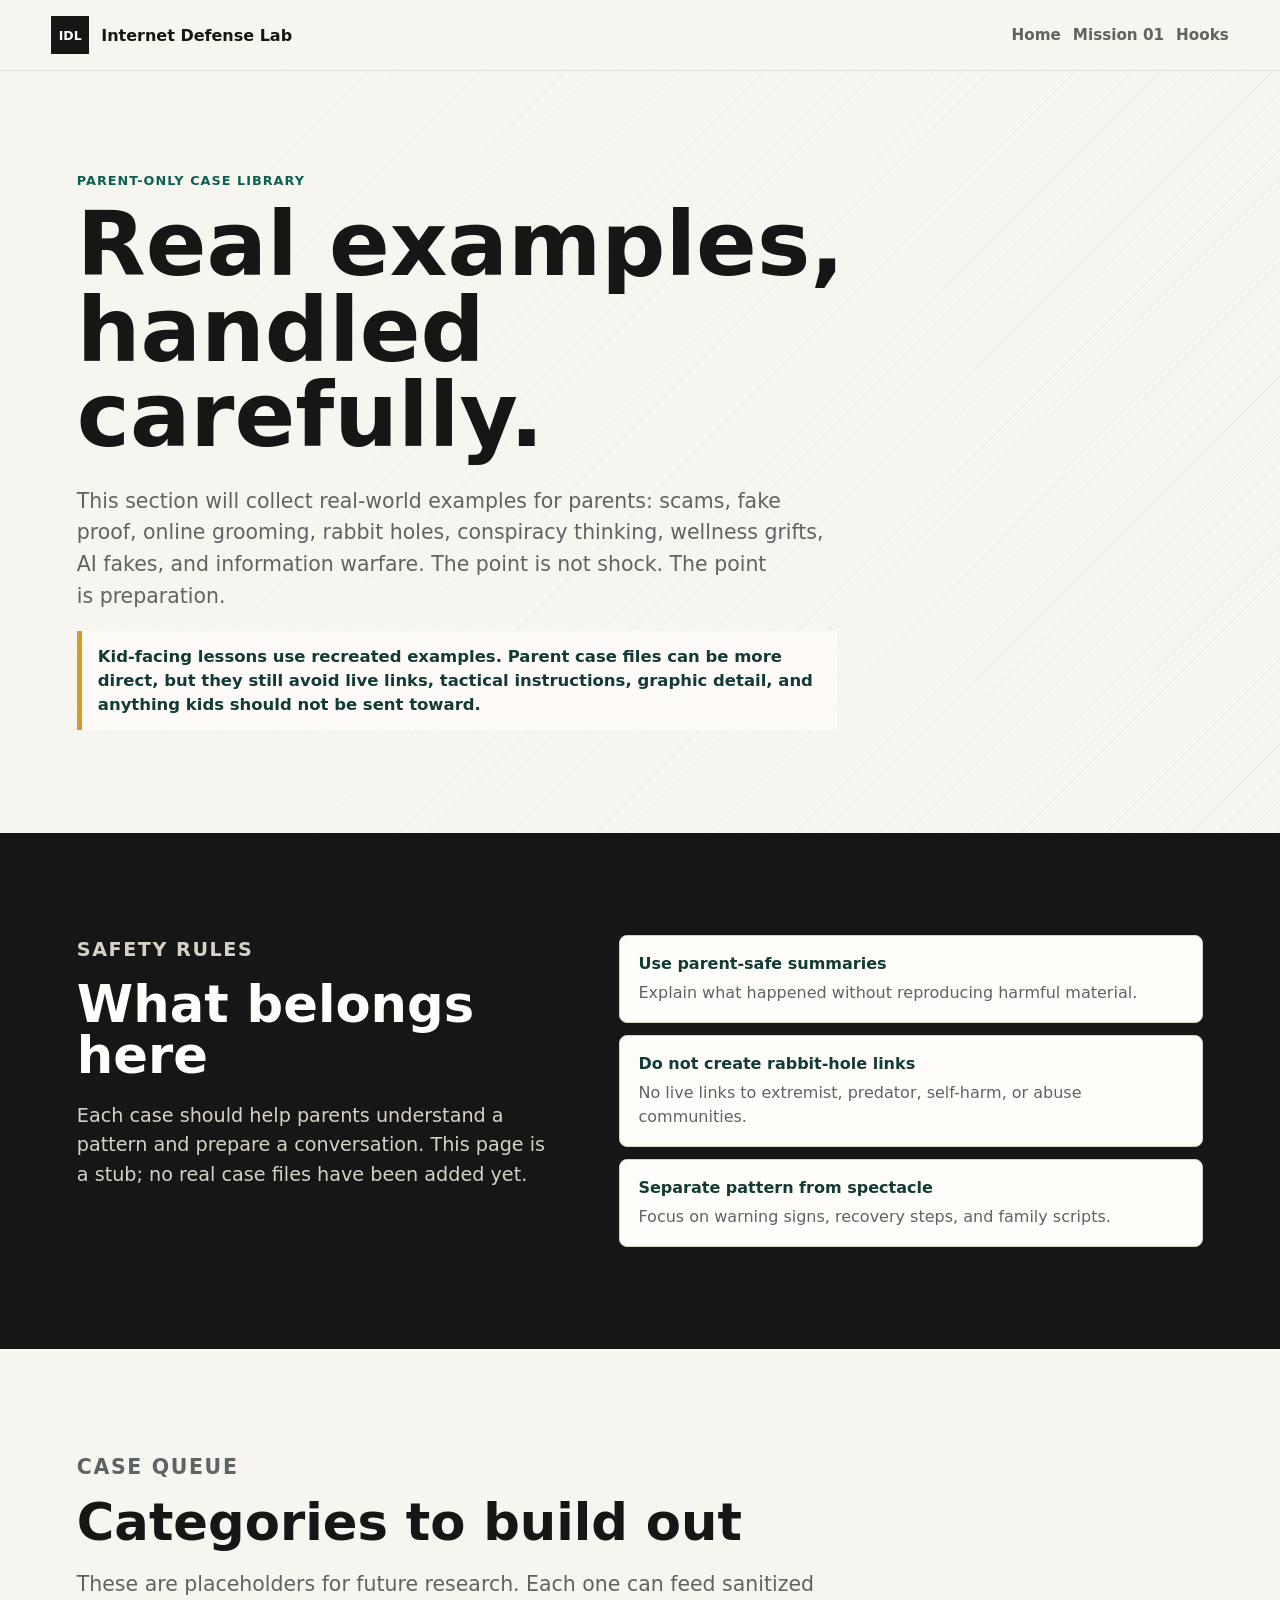
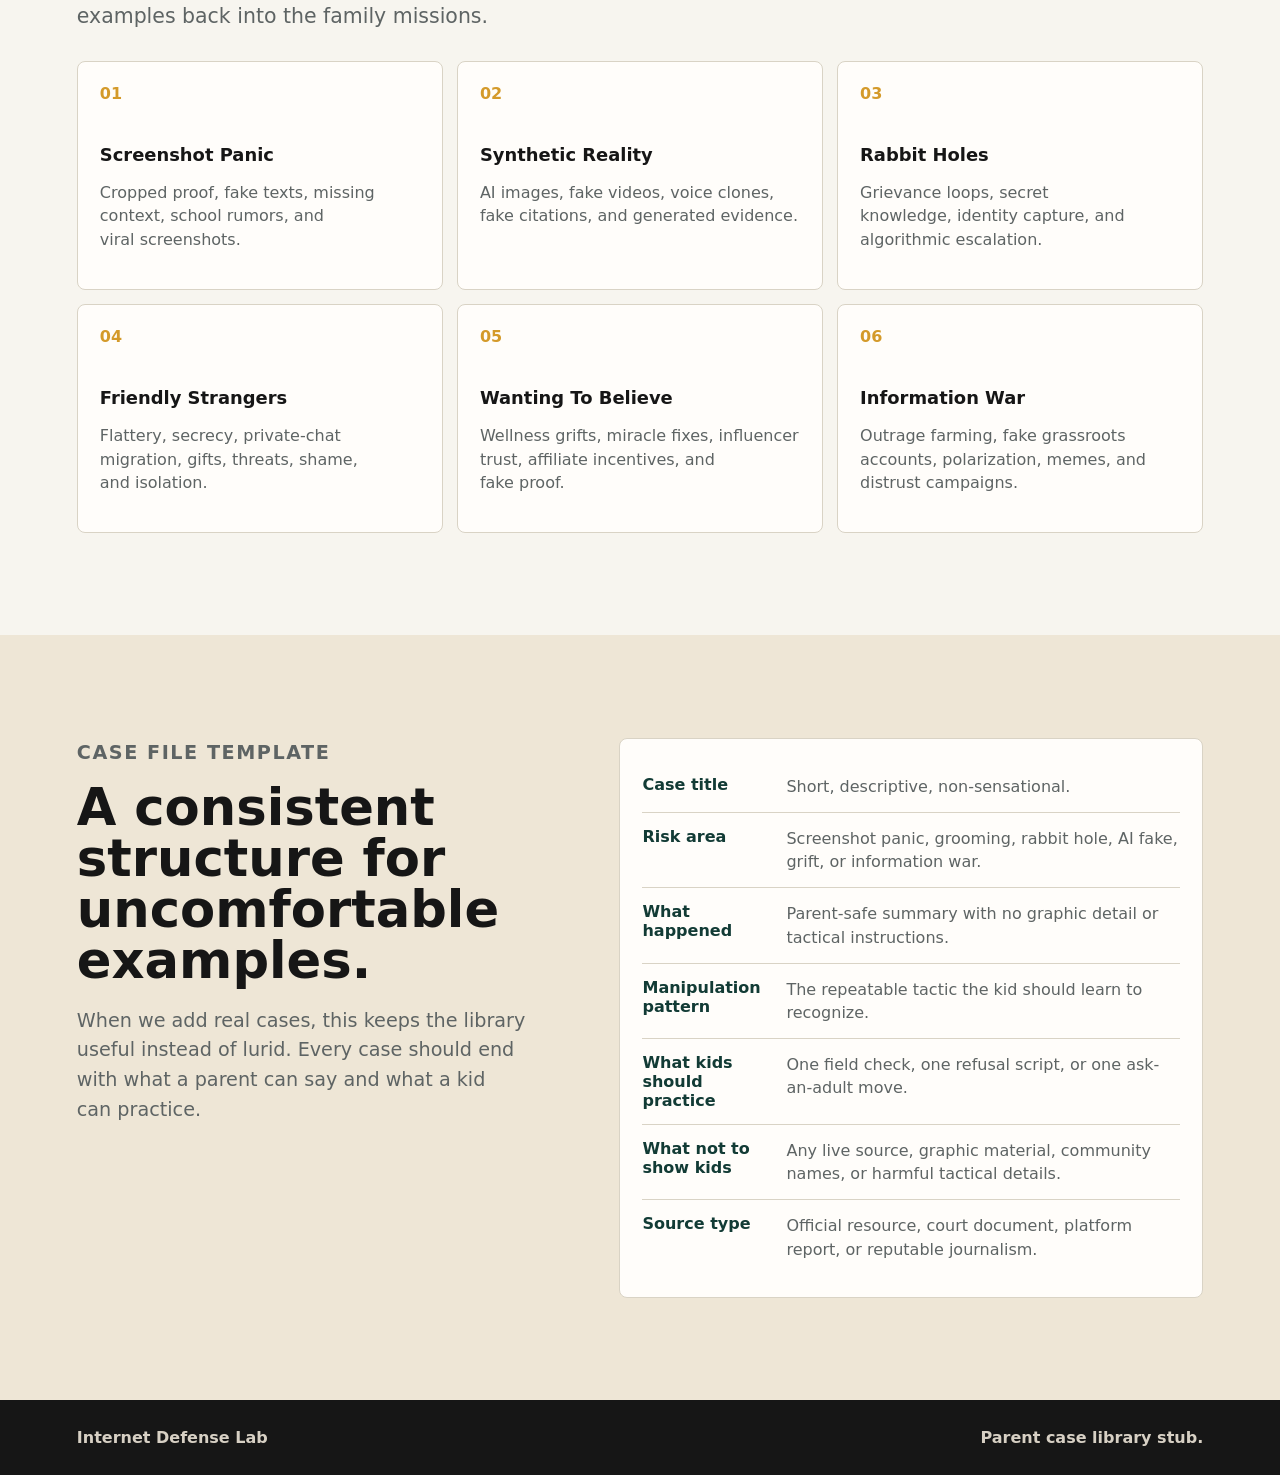
==== case-library.html @ 87a1c293 "Add parent case library stub" ====
<!doctype html>
<html lang="en">
  <head>
    <meta charset="utf-8" />
    <meta name="viewport" content="width=device-width, initial-scale=1" />
    <title>Parent Case Library | Internet Defense Lab</title>
    <link
      rel="icon"
      href="data:image/svg+xml,%3Csvg xmlns='http://www.w3.org/2000/svg' viewBox='0 0 64 64'%3E%3Crect width='64' height='64' fill='%23161616'/%3E%3Cpath d='M15 18h34v8H15zm0 13h34v6H15zm0 11h22v6H15z' fill='%23fffdfa'/%3E%3Cpath d='M43 39l6 6 9-12' fill='none' stroke='%23d49a2a' stroke-width='5' stroke-linecap='square'/%3E%3C/svg%3E"
    />
    <link rel="stylesheet" href="./styles.css" />
  </head>
  <body>
    <header class="site-header">
      <a class="brand" href="./index.html">
        <span class="brand-mark">IDL</span>
        <span>Internet Defense Lab</span>
      </a>
      <nav class="nav" aria-label="Case library navigation">
        <a href="./index.html">Home</a>
        <a href="./mission-01.html">Mission 01</a>
        <a href="./hooks.html">Hooks</a>
      </nav>
    </header>

    <main>
      <section class="case-library-hero">
        <p class="eyebrow">Parent-only case library</p>
        <h1>Real examples, handled carefully.</h1>
        <p class="hero-subhead">
          This section will collect real-world examples for parents: scams, fake proof, online grooming, rabbit holes,
          conspiracy thinking, wellness grifts, AI fakes, and information warfare. The point is not shock. The point is
          preparation.
        </p>
        <p class="plain-offer">
          Kid-facing lessons use recreated examples. Parent case files can be more direct, but they still avoid live
          links, tactical instructions, graphic detail, and anything kids should not be sent toward.
        </p>
      </section>

      <section class="case-safety-band">
        <div>
          <p class="eyebrow">Safety rules</p>
          <h2>What belongs here</h2>
          <p>
            Each case should help parents understand a pattern and prepare a conversation. This page is a stub; no real
            case files have been added yet.
          </p>
        </div>
        <div class="case-rules">
          <div>
            <strong>Use parent-safe summaries</strong>
            <span>Explain what happened without reproducing harmful material.</span>
          </div>
          <div>
            <strong>Do not create rabbit-hole links</strong>
            <span>No live links to extremist, predator, self-harm, or abuse communities.</span>
          </div>
          <div>
            <strong>Separate pattern from spectacle</strong>
            <span>Focus on warning signs, recovery steps, and family scripts.</span>
          </div>
        </div>
      </section>

      <section class="section">
        <div class="section-heading">
          <p class="eyebrow">Case queue</p>
          <h2>Categories to build out</h2>
          <p>
            These are placeholders for future research. Each one can feed sanitized examples back into the family
            missions.
          </p>
        </div>
        <div class="case-category-grid">
          <article>
            <span>01</span>
            <h3>Screenshot Panic</h3>
            <p>Cropped proof, fake texts, missing context, school rumors, and viral screenshots.</p>
          </article>
          <article>
            <span>02</span>
            <h3>Synthetic Reality</h3>
            <p>AI images, fake videos, voice clones, fake citations, and generated evidence.</p>
          </article>
          <article>
            <span>03</span>
            <h3>Rabbit Holes</h3>
            <p>Grievance loops, secret knowledge, identity capture, and algorithmic escalation.</p>
          </article>
          <article>
            <span>04</span>
            <h3>Friendly Strangers</h3>
            <p>Flattery, secrecy, private-chat migration, gifts, threats, shame, and isolation.</p>
          </article>
          <article>
            <span>05</span>
            <h3>Wanting To Believe</h3>
            <p>Wellness grifts, miracle fixes, influencer trust, affiliate incentives, and fake proof.</p>
          </article>
          <article>
            <span>06</span>
            <h3>Information War</h3>
            <p>Outrage farming, fake grassroots accounts, polarization, memes, and distrust campaigns.</p>
          </article>
        </div>
      </section>

      <section class="case-template-section">
        <div class="case-template-copy">
          <p class="eyebrow">Case file template</p>
          <h2>A consistent structure for uncomfortable examples.</h2>
          <p>
            When we add real cases, this keeps the library useful instead of lurid. Every case should end with what a
            parent can say and what a kid can practice.
          </p>
        </div>
        <div class="case-template">
          <dl>
            <div>
              <dt>Case title</dt>
              <dd>Short, descriptive, non-sensational.</dd>
            </div>
            <div>
              <dt>Risk area</dt>
              <dd>Screenshot panic, grooming, rabbit hole, AI fake, grift, or information war.</dd>
            </div>
            <div>
              <dt>What happened</dt>
              <dd>Parent-safe summary with no graphic detail or tactical instructions.</dd>
            </div>
            <div>
              <dt>Manipulation pattern</dt>
              <dd>The repeatable tactic the kid should learn to recognize.</dd>
            </div>
            <div>
              <dt>What kids should practice</dt>
              <dd>One field check, one refusal script, or one ask-an-adult move.</dd>
            </div>
            <div>
              <dt>What not to show kids</dt>
              <dd>Any live source, graphic material, community names, or harmful tactical details.</dd>
            </div>
            <div>
              <dt>Source type</dt>
              <dd>Official resource, court document, platform report, or reputable journalism.</dd>
            </div>
          </dl>
        </div>
      </section>
    </main>

    <footer class="footer">
      <span>Internet Defense Lab</span>
      <span>Parent case library stub.</span>
    </footer>
  </body>
</html>
---- styles.css ----
:root {
  color-scheme: light;
  --ink: #161616;
  --muted: #5e6464;
  --paper: #f7f5ef;
  --white: #fffdfa;
  --line: #d9d3c5;
  --green: #0d5f4f;
  --green-2: #123b35;
  --red: #b33a2f;
  --gold: #d49a2a;
  --blue: #375a7f;
  --shadow: 0 24px 70px rgba(21, 27, 25, 0.16);
  font-family:
    Inter, ui-sans-serif, system-ui, -apple-system, BlinkMacSystemFont, "Segoe UI", sans-serif;
}

* {
  box-sizing: border-box;
}

html {
  scroll-behavior: smooth;
}

body {
  margin: 0;
  background: var(--paper);
  color: var(--ink);
}

a {
  color: inherit;
}

.site-header {
  position: sticky;
  top: 0;
  z-index: 10;
  display: flex;
  align-items: center;
  justify-content: space-between;
  gap: 24px;
  padding: 16px clamp(18px, 4vw, 56px);
  background: rgba(247, 245, 239, 0.92);
  border-bottom: 1px solid rgba(22, 22, 22, 0.1);
  backdrop-filter: blur(16px);
}

.brand,
.nav {
  display: flex;
  align-items: center;
  gap: 12px;
}

.brand {
  font-weight: 800;
  text-decoration: none;
}

.brand-mark {
  display: inline-grid;
  width: 38px;
  height: 38px;
  place-items: center;
  background: var(--ink);
  color: var(--white);
  font-size: 0.78rem;
  letter-spacing: 0;
}

.nav a {
  color: var(--muted);
  font-size: 0.95rem;
  font-weight: 700;
  text-decoration: none;
}

.hero {
  display: grid;
  min-height: calc(100svh - 72px);
  grid-template-columns: minmax(0, 1fr) minmax(320px, 0.82fr);
  align-items: center;
  gap: clamp(28px, 6vw, 76px);
  padding: clamp(46px, 7vw, 92px) clamp(18px, 6vw, 88px) 36px;
  overflow: hidden;
}

.mission-hero {
  min-height: 62svh;
  padding: clamp(54px, 8vw, 112px) clamp(18px, 6vw, 88px);
  background:
    linear-gradient(90deg, rgba(247, 245, 239, 0.94), rgba(247, 245, 239, 0.72)),
    repeating-linear-gradient(135deg, #d9d3c5 0 1px, transparent 1px 20px);
}

.hook-intro {
  padding: clamp(54px, 8vw, 112px) clamp(18px, 6vw, 88px) clamp(32px, 5vw, 64px);
}

.hook-variant {
  display: grid;
  grid-template-columns: minmax(0, 0.95fr) minmax(300px, 0.42fr);
  gap: clamp(24px, 5vw, 72px);
  align-items: center;
  padding: clamp(52px, 8vw, 104px) clamp(18px, 6vw, 88px);
  border-top: 1px solid var(--line);
}

.hook-variant.alt {
  background: #eee6d6;
}

.hook-copy p {
  max-width: 760px;
  color: var(--muted);
  font-size: clamp(1.05rem, 2vw, 1.28rem);
  line-height: 1.55;
}

.hook-notes {
  border: 1px solid var(--line);
  border-radius: 8px;
  background: var(--white);
  padding: 24px;
}

.hook-notes p {
  color: var(--muted);
  line-height: 1.45;
}

.hook-notes strong {
  display: block;
  color: var(--green-2);
  line-height: 1.35;
}

.hero-copy {
  max-width: 780px;
}

.eyebrow {
  margin: 0 0 14px;
  color: var(--green);
  font-size: 0.8rem;
  font-weight: 900;
  letter-spacing: 0.08em;
  text-transform: uppercase;
}

h1,
h2,
h3,
p {
  text-wrap: pretty;
}

h1 {
  max-width: 850px;
  margin: 0;
  font-size: clamp(2.65rem, 7vw, 6.35rem);
  line-height: 0.95;
  letter-spacing: 0;
}

h2 {
  margin: 0;
  font-size: clamp(2rem, 4vw, 4rem);
  line-height: 1;
  letter-spacing: 0;
}

h3 {
  margin: 0;
  font-size: 1.12rem;
  line-height: 1.15;
}

.hero-subhead,
.section-heading p,
.sample-copy p,
.beta-copy p,
.problem-band p,
.escape-plan p {
  color: var(--muted);
  font-size: clamp(1.05rem, 2vw, 1.28rem);
  line-height: 1.55;
}

.hero-subhead {
  max-width: 760px;
  margin: 28px 0 0;
}

.plain-offer,
.hook-definition {
  max-width: 760px;
  margin: 18px 0 0;
  border-left: 5px solid var(--gold);
  background: rgba(255, 253, 250, 0.74);
  color: var(--green-2);
  padding: 14px 16px;
  font-size: 1.03rem;
  font-weight: 800;
  line-height: 1.45;
}

.hook-definition {
  margin-bottom: 18px;
}

.hero-actions,
.trust-line {
  display: flex;
  flex-wrap: wrap;
  align-items: center;
  gap: 12px;
}

.hero-actions {
  margin-top: 32px;
}

.button {
  display: inline-flex;
  min-height: 48px;
  align-items: center;
  justify-content: center;
  padding: 0 18px;
  border: 1px solid var(--ink);
  border-radius: 6px;
  font-weight: 850;
  text-decoration: none;
  cursor: pointer;
}

.button.primary {
  background: var(--ink);
  color: var(--white);
}

.button.secondary {
  background: transparent;
}

.trust-line {
  margin-top: 22px;
  color: var(--muted);
  font-size: 0.93rem;
  font-weight: 750;
}

.trust-line span {
  border-left: 3px solid var(--gold);
  padding-left: 10px;
}

.mission-preview {
  width: min(100%, 520px);
  justify-self: center;
  overflow: hidden;
  border: 1px solid #252525;
  border-radius: 8px;
  background: #1f2725;
  box-shadow: var(--shadow);
}

.preview-topbar {
  display: flex;
  align-items: center;
  gap: 8px;
  padding: 14px 16px;
  border-bottom: 1px solid rgba(255, 255, 255, 0.15);
}

.dot {
  width: 10px;
  height: 10px;
  border-radius: 50%;
}

.dot.red {
  background: #ef6a5b;
}

.dot.yellow {
  background: #f2c35d;
}

.dot.green {
  background: #71c59b;
}

.preview-label {
  margin-left: auto;
  color: #d8e5dd;
  font-size: 0.8rem;
  font-weight: 850;
}

.preview-body {
  display: grid;
  gap: 16px;
  padding: 18px;
}

.case-card,
.scanner-card {
  border-radius: 6px;
  background: #f2eadc;
  padding: 18px;
}

.case-label {
  margin: 0 0 12px;
  color: var(--green);
  font-size: 0.78rem;
  font-weight: 900;
  text-transform: uppercase;
}

.fake-post {
  display: grid;
  grid-template-columns: 42px 1fr;
  gap: 12px;
  padding: 14px;
  background: var(--white);
  border: 1px solid var(--line);
}

.fake-post p {
  margin: 6px 0 0;
  color: var(--muted);
  line-height: 1.35;
}

.avatar {
  width: 42px;
  height: 42px;
  border-radius: 50%;
  background: linear-gradient(135deg, var(--blue), var(--gold));
}

.evidence-grid {
  display: grid;
  grid-template-columns: repeat(4, 1fr);
  gap: 8px;
  margin-top: 12px;
}

.evidence-grid span {
  min-height: 44px;
  display: grid;
  place-items: center;
  border: 1px solid var(--line);
  color: var(--green-2);
  font-size: 0.78rem;
  font-weight: 850;
}

.scanner-card {
  position: relative;
  overflow: hidden;
  background: #102e2a;
  color: #edf7f0;
}

.scanner-card p {
  margin: 0 0 8px;
  color: #9dd2c2;
  font-size: 0.8rem;
  font-weight: 850;
  text-transform: uppercase;
}

.scan-line {
  position: absolute;
  inset: auto 0 22px;
  height: 2px;
  background: var(--gold);
  box-shadow: 0 0 22px var(--gold);
  animation: scan 2.6s infinite ease-in-out;
}

@keyframes scan {
  0% {
    transform: translateY(-58px);
  }
  50% {
    transform: translateY(0);
  }
  100% {
    transform: translateY(-58px);
  }
}

.problem-band,
.section,
.sample-section,
.demo,
.escape-plan,
.beta,
.lesson-band,
.case-library-band,
.case-safety-band,
.case-template-section {
  padding: clamp(52px, 8vw, 104px) clamp(18px, 6vw, 88px);
}

.problem-band {
  background: var(--ink);
  color: var(--white);
}

.problem-band > div {
  max-width: 980px;
}

.problem-band p {
  color: #d7d0c4;
  max-width: 820px;
}

.case-library-hero {
  padding: clamp(54px, 8vw, 112px) clamp(18px, 6vw, 88px);
  background:
    linear-gradient(90deg, rgba(247, 245, 239, 0.96), rgba(247, 245, 239, 0.76)),
    repeating-linear-gradient(135deg, #d9d3c5 0 1px, transparent 1px 20px);
}

.case-library-band {
  background: #eee6d6;
}

.case-library-band > div {
  max-width: 860px;
}

.case-library-band p,
.case-safety-band p,
.case-template-copy p {
  color: var(--muted);
  font-size: clamp(1.05rem, 2vw, 1.2rem);
  line-height: 1.55;
}

.case-safety-band,
.case-template-section {
  display: grid;
  grid-template-columns: minmax(0, 0.82fr) minmax(320px, 1fr);
  gap: clamp(24px, 5vw, 72px);
  align-items: start;
}

.case-safety-band {
  background: var(--ink);
  color: var(--white);
}

.case-safety-band p {
  color: #d7d0c4;
}

.case-rules {
  display: grid;
  gap: 12px;
}

.case-rules div,
.case-category-grid article,
.case-template {
  border: 1px solid var(--line);
  border-radius: 8px;
  background: var(--white);
}

.case-rules div {
  display: grid;
  gap: 8px;
  padding: 18px;
}

.case-rules strong {
  color: var(--green-2);
}

.case-rules span,
.case-category-grid p,
.case-template dd {
  color: var(--muted);
  line-height: 1.45;
}

.case-category-grid {
  display: grid;
  grid-template-columns: repeat(3, minmax(0, 1fr));
  gap: 14px;
}

.case-category-grid article {
  min-height: 210px;
  padding: 22px;
}

.case-category-grid span {
  display: inline-flex;
  margin-bottom: 42px;
  color: var(--gold);
  font-weight: 900;
}

.case-template-section {
  background: #eee6d6;
}

.case-template {
  padding: 22px;
}

.case-template dl {
  display: grid;
  gap: 0;
  margin: 0;
}

.case-template div {
  display: grid;
  grid-template-columns: minmax(130px, 0.32fr) 1fr;
  gap: 14px;
  padding: 14px 0;
  border-bottom: 1px solid var(--line);
}

.case-template div:last-child {
  border-bottom: 0;
}

.case-template dt {
  color: var(--green-2);
  font-weight: 900;
}

.case-template dd {
  margin: 0;
}

.section-heading {
  max-width: 780px;
  margin-bottom: 28px;
}

.how-it-works {
  display: grid;
  grid-template-columns: repeat(3, minmax(0, 1fr));
  gap: 12px;
  margin-bottom: 22px;
}

.how-it-works div {
  display: grid;
  gap: 8px;
  border: 1px solid var(--line);
  border-radius: 8px;
  background: var(--white);
  padding: 18px;
}

.how-it-works strong {
  color: var(--green-2);
}

.how-it-works span {
  color: var(--muted);
  line-height: 1.4;
}

.mission-grid {
  display: grid;
  grid-template-columns: repeat(4, minmax(0, 1fr));
  gap: 14px;
}

.mission-card,
.checklist,
.challenge-card,
.signup {
  border: 1px solid var(--line);
  border-radius: 8px;
  background: var(--white);
}

.mission-card {
  min-height: 230px;
  padding: 22px;
}

.mission-card.active {
  background: var(--green-2);
  color: var(--white);
}

.mission-card span {
  display: inline-flex;
  margin-bottom: 50px;
  color: var(--gold);
  font-size: 0.9rem;
  font-weight: 900;
}

.mission-card p,
.challenge-card p {
  color: var(--muted);
  line-height: 1.45;
}

.mission-card.active p {
  color: #d9e6df;
}

.sample-section,
.beta,
.lesson-band {
  display: grid;
  grid-template-columns: minmax(0, 0.95fr) minmax(320px, 0.55fr);
  gap: clamp(24px, 5vw, 72px);
  align-items: start;
  background: #eee6d6;
}

.lesson-main p {
  color: var(--muted);
  font-size: 1.16rem;
  line-height: 1.55;
}

.case-stack {
  display: grid;
  gap: 18px;
}

.case-file {
  position: relative;
  display: grid;
  gap: 16px;
  overflow: hidden;
  border: 1px solid var(--line);
  border-radius: 8px;
  background: #16211f;
  padding: 16px;
  box-shadow: 0 18px 46px rgba(21, 27, 25, 0.12);
}

.case-file::after {
  content: "";
  position: absolute;
  inset: 50px 0 auto;
  height: 2px;
  background: linear-gradient(90deg, transparent, rgba(212, 154, 42, 0.95), transparent);
  box-shadow: 0 0 18px rgba(212, 154, 42, 0.62);
  opacity: 0.72;
  animation: caseScan 3.8s infinite ease-in-out;
  pointer-events: none;
}

.case-file:nth-child(2)::after {
  animation-delay: 0.45s;
}

.case-file:nth-child(3)::after {
  animation-delay: 0.9s;
}

@keyframes caseScan {
  0% {
    transform: translateY(-44px);
  }
  50% {
    transform: translateY(178px);
  }
  100% {
    transform: translateY(-44px);
  }
}

.case-meta {
  display: flex;
  align-items: center;
  justify-content: space-between;
  gap: 12px;
}

.case-meta .tag {
  flex: 0 0 auto;
  margin-bottom: 0;
}

.case-status {
  border: 1px solid rgba(255, 255, 255, 0.18);
  border-radius: 999px;
  color: #edf7f0;
  font-size: 0.74rem;
  font-weight: 900;
  letter-spacing: 0.04em;
  padding: 6px 10px;
  text-transform: uppercase;
}

.case-status.risk {
  background: rgba(179, 58, 47, 0.36);
}

.case-status.check {
  background: rgba(13, 95, 79, 0.56);
}

.case-status.caution {
  background: rgba(212, 154, 42, 0.36);
}

.screenshot-frame {
  position: relative;
  overflow: hidden;
  border: 1px solid rgba(255, 255, 255, 0.16);
  border-radius: 7px;
  background: #f4f1ea;
  color: var(--ink);
}

.screenshot-attachment {
  background:
    radial-gradient(circle at 18px 18px, rgba(255, 255, 255, 0.62) 0 2px, transparent 3px),
    #dfe5e3;
  padding: 12px;
}

.sent-caption {
  margin-bottom: 10px;
  color: #4d5553;
  font-size: 0.78rem;
  font-weight: 900;
  text-align: center;
  text-transform: uppercase;
}

.image-attachment {
  overflow: hidden;
  width: min(100%, 330px);
  margin: 0 auto;
  border: 1px solid rgba(22, 22, 22, 0.22);
  border-radius: 4px;
  background: #fffdfa;
  box-shadow:
    0 16px 34px rgba(22, 22, 22, 0.16),
    0 0 0 8px rgba(255, 255, 255, 0.34);
}

.case-file:nth-child(1) .image-attachment {
  transform: rotate(-0.8deg);
}

.case-file:nth-child(2) .image-attachment {
  transform: rotate(0.6deg);
}

.case-file:nth-child(3) .image-attachment {
  transform: rotate(-0.35deg);
}

.capture-header,
.browser-bar {
  display: flex;
  align-items: center;
  justify-content: space-between;
  gap: 12px;
  min-height: 34px;
  border-bottom: 1px solid #ddd6c8;
  background: #fffdfa;
  color: var(--muted);
  font-size: 0.72rem;
  font-weight: 900;
  padding: 0 10px;
  text-transform: uppercase;
}

.capture-header.missing-source {
  background: repeating-linear-gradient(135deg, #f8eee6 0 8px, #fffdfa 8px 16px);
}

.capture-header.cropped {
  background: repeating-linear-gradient(135deg, #f4f1ea 0 8px, #e5ded0 8px 16px);
}

.browser-bar {
  justify-content: center;
  background: #ecf3ef;
  color: var(--green);
  text-transform: none;
}

.capture-body {
  padding: 14px;
}

.rumor-capture {
  min-height: 174px;
  background:
    linear-gradient(rgba(255, 253, 250, 0.88), rgba(255, 253, 250, 0.9)),
    repeating-linear-gradient(0deg, transparent 0 21px, rgba(22, 22, 22, 0.07) 21px 22px);
}

.verified-capture {
  background: #fffdfa;
}

.cropped-capture {
  min-height: 140px;
  background:
    linear-gradient(rgba(255, 253, 250, 0.86), rgba(255, 253, 250, 0.88)),
    repeating-linear-gradient(90deg, #fffdfa 0 12px, #f1eadf 12px 24px);
}

.urgent-stamp {
  display: inline-flex;
  border: 2px solid var(--red);
  color: var(--red);
  font-size: 0.72rem;
  font-weight: 950;
  letter-spacing: 0.08em;
  padding: 4px 7px;
  text-transform: uppercase;
  transform: rotate(-3deg);
}

.screenshot-claim {
  margin: 16px 0 6px;
  color: var(--ink);
  font-size: 1.08rem;
  font-weight: 950;
  line-height: 1.08;
}

.screenshot-subclaim {
  margin: 0;
  color: var(--muted);
  line-height: 1.35;
}

.redacted-lines {
  display: grid;
  gap: 7px;
  margin-top: 18px;
}

.redacted-lines span {
  display: block;
  height: 8px;
  background: #ded7c8;
}

.redacted-lines span:nth-child(2) {
  width: 74%;
}

.redacted-lines span:nth-child(3) {
  width: 48%;
}

.screenshot-top {
  display: flex;
  align-items: center;
  justify-content: space-between;
  gap: 12px;
  min-height: 38px;
  border-bottom: 1px solid #ddd6c8;
  background: #fffdfa;
  color: var(--muted);
  font-size: 0.78rem;
  font-weight: 850;
  padding: 0 12px;
}

.screenshot-top.cropped {
  background: repeating-linear-gradient(135deg, #f4f1ea 0 8px, #e5ded0 8px 16px);
}

.message-row {
  display: grid;
  gap: 6px;
  margin: 14px;
  max-width: 88%;
  border-radius: 18px;
  padding: 12px 14px;
}

.message-row.incoming {
  background: #ffffff;
  border-bottom-left-radius: 5px;
}

.message-row.outgoing {
  margin-left: auto;
  background: #d9efe8;
  border-bottom-right-radius: 5px;
}

.message-row p,
.post-body {
  margin: 0;
  color: var(--ink);
  line-height: 1.35;
}

.message-name {
  color: var(--red);
  font-size: 0.72rem;
  font-weight: 900;
  text-transform: uppercase;
}

.crop-warning,
.source-link,
.missing-strip {
  margin: 12px 14px 14px;
  border: 1px dashed rgba(179, 58, 47, 0.54);
  background: #fff8e6;
  color: var(--red);
  font-size: 0.78rem;
  font-weight: 900;
  padding: 9px 10px;
  text-transform: uppercase;
}

.source-link {
  border-color: rgba(13, 95, 79, 0.45);
  background: #eaf5ef;
  color: var(--green);
  text-transform: none;
}

.missing-strip {
  margin: 0;
  border-width: 0 0 1px;
  border-style: dashed;
  border-radius: 0;
  background: #2e3432;
  color: #f3d18c;
  text-align: center;
}

.screenshot-attachment .crop-warning {
  margin: 12px 0 0;
}

.post-author {
  display: grid;
  grid-template-columns: 40px 1fr;
  gap: 10px;
  align-items: center;
  margin: 14px 14px 0;
}

.capture-body .post-author {
  margin: 0 0 12px;
}

.post-author small {
  display: block;
  color: var(--muted);
  line-height: 1.35;
}

.post-avatar {
  width: 40px;
  height: 40px;
  border-radius: 50%;
  background: linear-gradient(135deg, var(--green), var(--blue));
}

.post-body {
  margin: 14px;
  border: 1px solid #ddd6c8;
  background: #fffdfa;
  padding: 12px;
}

.capture-body .post-body {
  margin: 0;
}

.capture-body .source-link {
  margin: 12px 0 0;
}

.case-analysis {
  border-top: 1px solid rgba(255, 255, 255, 0.14);
  padding-top: 14px;
}

.case-analysis h3 {
  color: var(--white);
}

.case-analysis p {
  color: #d9e6df;
  line-height: 1.45;
}

.case-analysis strong {
  color: #f3d18c;
}

.script-block {
  display: grid;
  gap: 10px;
  margin-top: 20px;
}

.script-block p {
  margin: 0;
  border-left: 4px solid var(--gold);
  background: var(--white);
  color: var(--green-2);
  padding: 14px 16px;
  font-size: 1rem;
  font-weight: 750;
}

.sample-copy p,
.beta-copy p {
  max-width: 760px;
}

.checklist {
  padding: 26px;
}

.checklist ul {
  display: grid;
  gap: 14px;
  margin: 18px 0 0;
  padding: 0 0 0 20px;
  color: var(--muted);
  line-height: 1.45;
}

.demo-header {
  max-width: 820px;
}

.challenge-layout {
  display: grid;
  grid-template-columns: repeat(3, minmax(0, 1fr));
  gap: 14px;
  margin-top: 28px;
}

.challenge-card {
  min-height: 210px;
  padding: 22px;
  text-align: left;
  transition:
    transform 160ms ease,
    border-color 160ms ease,
    box-shadow 160ms ease;
}

.challenge-card:hover,
.challenge-card:focus-visible {
  border-color: var(--green);
  box-shadow: 0 16px 36px rgba(18, 59, 53, 0.14);
  transform: translateY(-2px);
}

.challenge-card.selected {
  border-color: var(--red);
  box-shadow: 0 0 0 3px rgba(179, 58, 47, 0.16);
}

.tag {
  display: inline-grid;
  width: 34px;
  height: 34px;
  margin-bottom: 46px;
  place-items: center;
  background: var(--ink);
  color: var(--white);
  font-weight: 900;
}

.answer {
  min-height: 72px;
  margin: 18px 0 0;
  padding: 18px;
  border-left: 5px solid var(--gold);
  background: #fff8e6;
  color: var(--green-2);
  font-weight: 750;
  line-height: 1.45;
}

.escape-plan {
  display: grid;
  grid-template-columns: minmax(0, 0.5fr) minmax(320px, 1fr);
  gap: clamp(24px, 5vw, 72px);
}

.plan-columns {
  display: grid;
  grid-template-columns: repeat(2, minmax(0, 1fr));
  gap: 18px;
}

.plan-columns > div {
  border-top: 4px solid var(--green);
  background: var(--white);
  padding: 24px;
}

.plan-columns ol {
  display: grid;
  gap: 10px;
  padding-left: 20px;
  color: var(--muted);
  line-height: 1.4;
}

.signup {
  display: grid;
  gap: 16px;
  padding: 24px;
}

label {
  display: grid;
  gap: 8px;
  color: var(--green-2);
  font-size: 0.9rem;
  font-weight: 850;
}

input,
select {
  width: 100%;
  min-height: 46px;
  border: 1px solid var(--line);
  border-radius: 6px;
  background: #fff;
  color: var(--ink);
  font: inherit;
  padding: 0 12px;
}

.form-note {
  margin: 0;
  color: var(--muted);
  font-size: 0.88rem;
  line-height: 1.4;
}

.footer {
  display: flex;
  flex-wrap: wrap;
  justify-content: space-between;
  gap: 16px;
  padding: 28px clamp(18px, 6vw, 88px);
  background: var(--ink);
  color: #d7d0c4;
  font-weight: 700;
}

@media (max-width: 920px) {
  .hero,
  .sample-section,
  .escape-plan,
  .beta,
  .lesson-band,
  .hook-variant,
  .case-safety-band,
  .case-template-section {
    grid-template-columns: 1fr;
  }

  .hero {
    min-height: auto;
  }

  .mission-preview {
    justify-self: start;
  }

  .mission-grid,
  .challenge-layout,
  .how-it-works {
    grid-template-columns: repeat(2, minmax(0, 1fr));
  }

  .case-category-grid {
    grid-template-columns: repeat(2, minmax(0, 1fr));
  }
}

@media print {
  .site-header,
  .footer,
  .mission-hero,
  .lesson-band,
  .section,
  .sample-section {
    display: none;
  }

  body {
    background: #fff;
  }

  .escape-plan {
    display: block;
    padding: 0;
  }

  .plan-columns {
    grid-template-columns: 1fr 1fr;
  }
}

@media (max-width: 640px) {
  .site-header {
    align-items: flex-start;
    flex-direction: column;
  }

  .nav {
    width: 100%;
    justify-content: space-between;
  }

  .hero {
    padding-top: 34px;
  }

  .hero-actions .button {
    width: 100%;
  }

  .mission-grid,
  .challenge-layout,
  .plan-columns,
  .evidence-grid,
  .how-it-works,
  .case-category-grid,
  .case-template div {
    grid-template-columns: 1fr;
  }

  .mission-card,
  .challenge-card,
  .case-category-grid article {
    min-height: 0;
  }

  .mission-card span,
  .tag,
  .case-category-grid span {
    margin-bottom: 22px;
  }
}
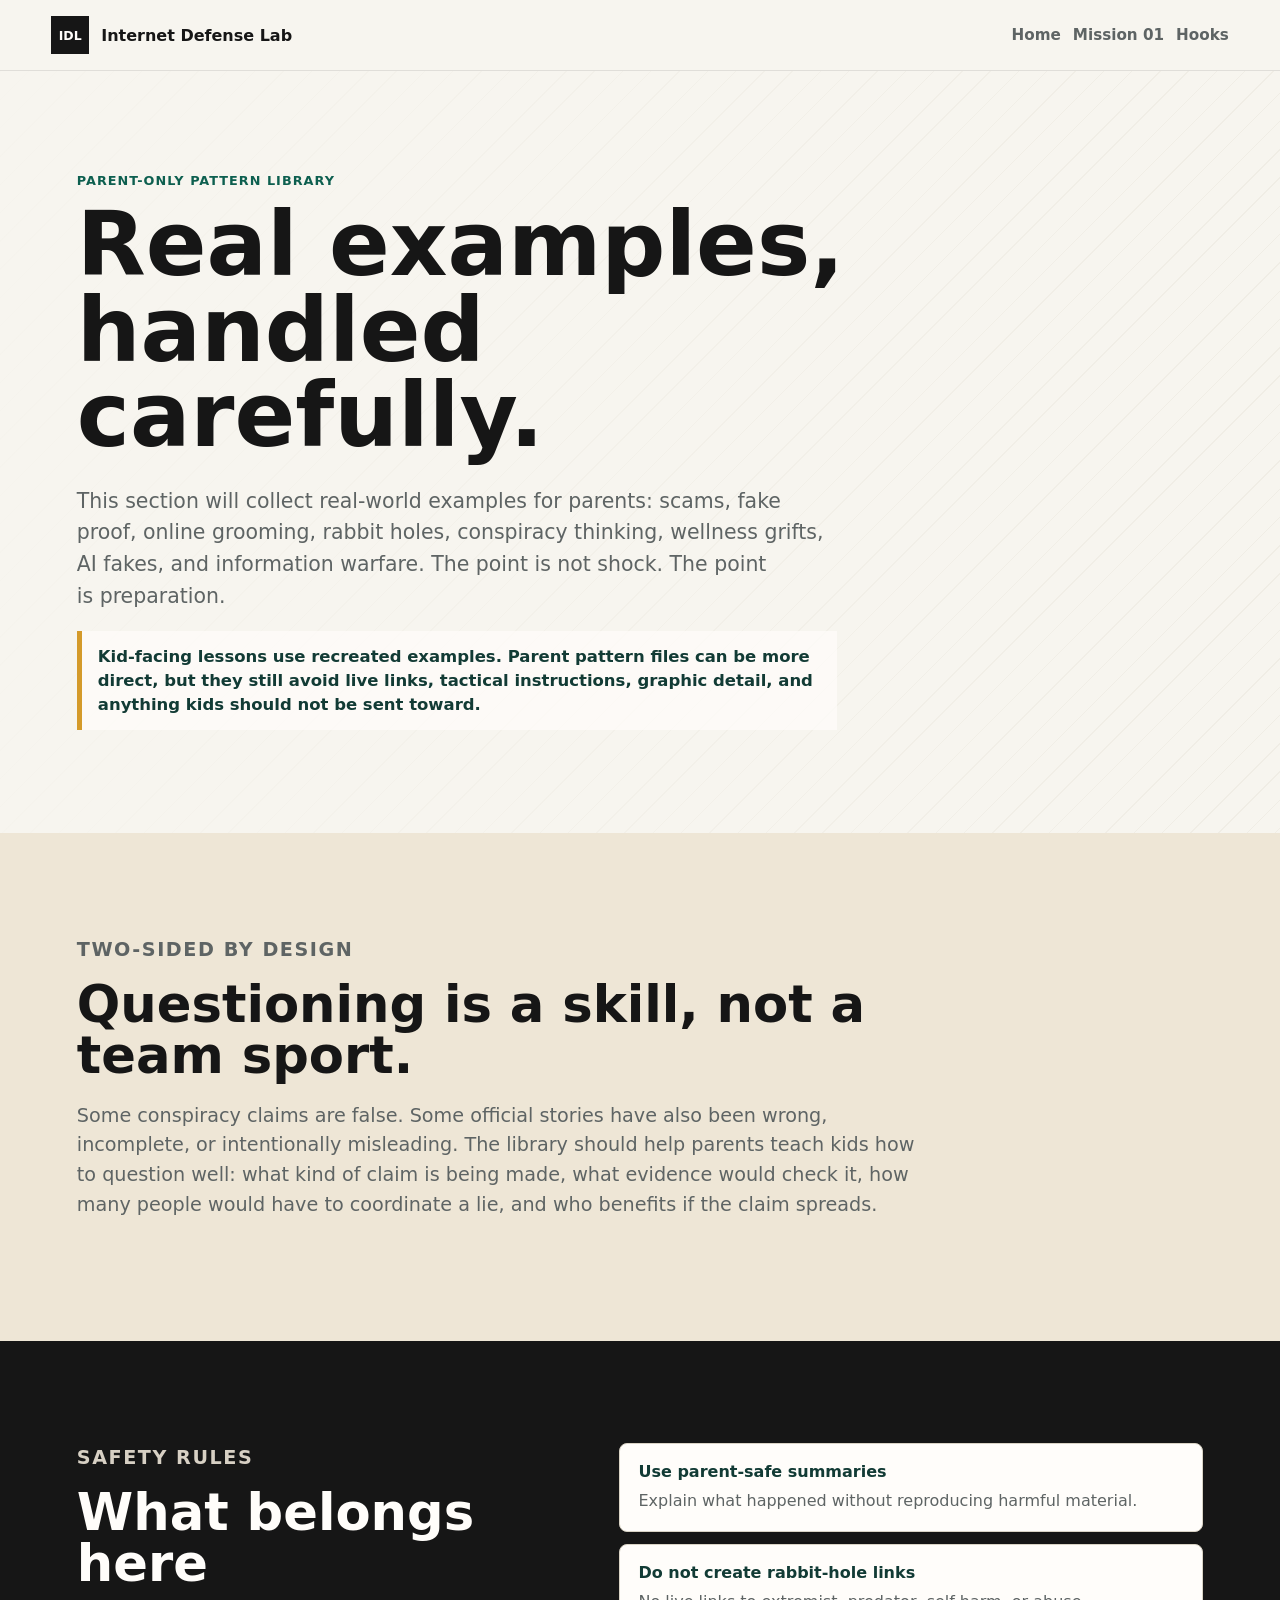
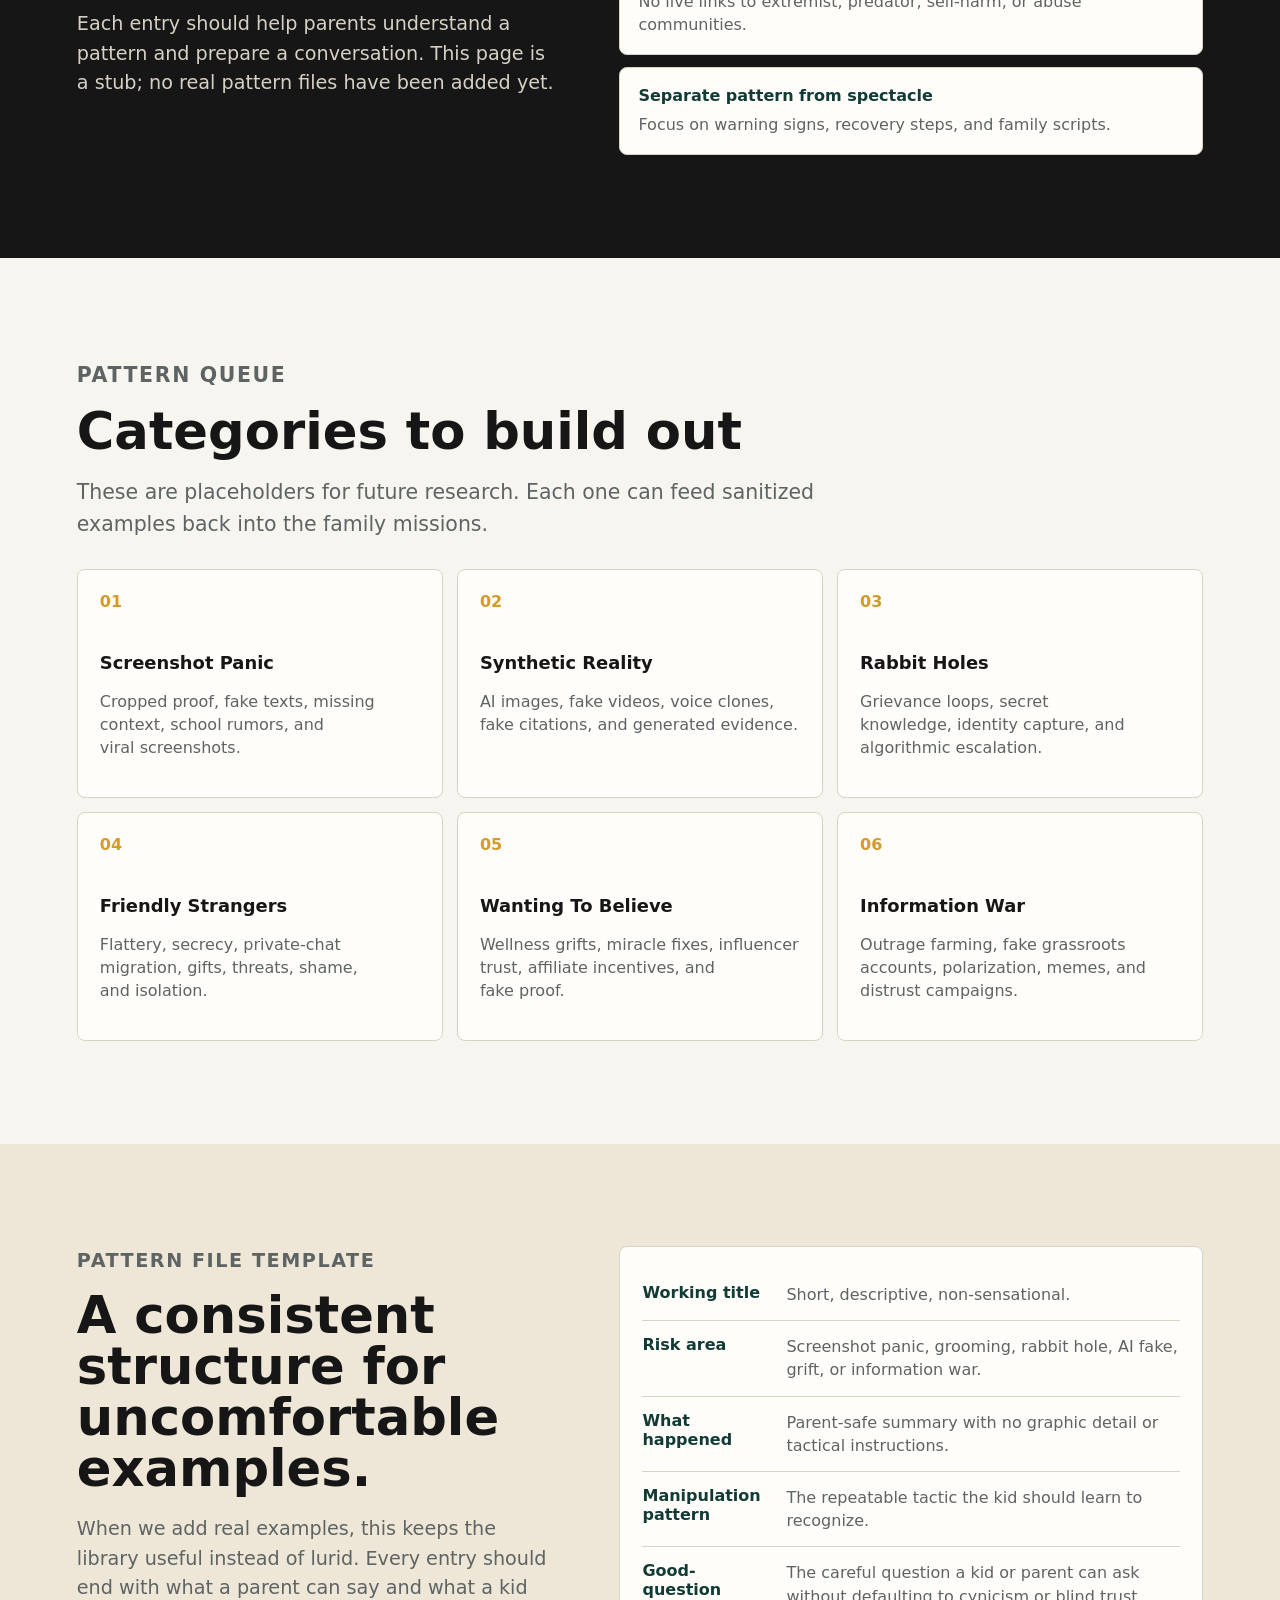
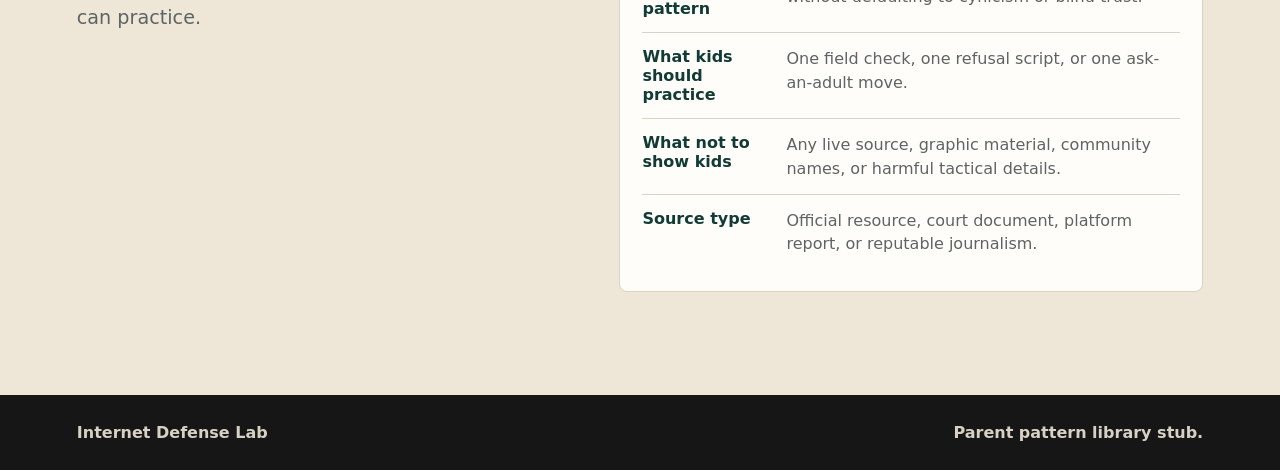
==== commit cb2dda6a: "Rename case library to pattern library" ====
--- a/case-library.html
+++ b/case-library.html
@@ -2,157 +2,16 @@
 <html lang="en">
   <head>
     <meta charset="utf-8" />
+    <meta http-equiv="refresh" content="0; url=./pattern-library.html" />
     <meta name="viewport" content="width=device-width, initial-scale=1" />
-    <title>Parent Case Library | Internet Defense Lab</title>
+    <title>Pattern Library | Internet Defense Lab</title>
     <link
       rel="icon"
       href="data:image/svg+xml,%3Csvg xmlns='http://www.w3.org/2000/svg' viewBox='0 0 64 64'%3E%3Crect width='64' height='64' fill='%23161616'/%3E%3Cpath d='M15 18h34v8H15zm0 13h34v6H15zm0 11h22v6H15z' fill='%23fffdfa'/%3E%3Cpath d='M43 39l6 6 9-12' fill='none' stroke='%23d49a2a' stroke-width='5' stroke-linecap='square'/%3E%3C/svg%3E"
     />
-    <link rel="stylesheet" href="./styles.css" />
+    <link rel="canonical" href="./pattern-library.html" />
   </head>
   <body>
-    <header class="site-header">
-      <a class="brand" href="./index.html">
-        <span class="brand-mark">IDL</span>
-        <span>Internet Defense Lab</span>
-      </a>
-      <nav class="nav" aria-label="Case library navigation">
-        <a href="./index.html">Home</a>
-        <a href="./mission-01.html">Mission 01</a>
-        <a href="./hooks.html">Hooks</a>
-      </nav>
-    </header>
-
-    <main>
-      <section class="case-library-hero">
-        <p class="eyebrow">Parent-only case library</p>
-        <h1>Real examples, handled carefully.</h1>
-        <p class="hero-subhead">
-          This section will collect real-world examples for parents: scams, fake proof, online grooming, rabbit holes,
-          conspiracy thinking, wellness grifts, AI fakes, and information warfare. The point is not shock. The point is
-          preparation.
-        </p>
-        <p class="plain-offer">
-          Kid-facing lessons use recreated examples. Parent case files can be more direct, but they still avoid live
-          links, tactical instructions, graphic detail, and anything kids should not be sent toward.
-        </p>
-      </section>
-
-      <section class="case-safety-band">
-        <div>
-          <p class="eyebrow">Safety rules</p>
-          <h2>What belongs here</h2>
-          <p>
-            Each case should help parents understand a pattern and prepare a conversation. This page is a stub; no real
-            case files have been added yet.
-          </p>
-        </div>
-        <div class="case-rules">
-          <div>
-            <strong>Use parent-safe summaries</strong>
-            <span>Explain what happened without reproducing harmful material.</span>
-          </div>
-          <div>
-            <strong>Do not create rabbit-hole links</strong>
-            <span>No live links to extremist, predator, self-harm, or abuse communities.</span>
-          </div>
-          <div>
-            <strong>Separate pattern from spectacle</strong>
-            <span>Focus on warning signs, recovery steps, and family scripts.</span>
-          </div>
-        </div>
-      </section>
-
-      <section class="section">
-        <div class="section-heading">
-          <p class="eyebrow">Case queue</p>
-          <h2>Categories to build out</h2>
-          <p>
-            These are placeholders for future research. Each one can feed sanitized examples back into the family
-            missions.
-          </p>
-        </div>
-        <div class="case-category-grid">
-          <article>
-            <span>01</span>
-            <h3>Screenshot Panic</h3>
-            <p>Cropped proof, fake texts, missing context, school rumors, and viral screenshots.</p>
-          </article>
-          <article>
-            <span>02</span>
-            <h3>Synthetic Reality</h3>
-            <p>AI images, fake videos, voice clones, fake citations, and generated evidence.</p>
-          </article>
-          <article>
-            <span>03</span>
-            <h3>Rabbit Holes</h3>
-            <p>Grievance loops, secret knowledge, identity capture, and algorithmic escalation.</p>
-          </article>
-          <article>
-            <span>04</span>
-            <h3>Friendly Strangers</h3>
-            <p>Flattery, secrecy, private-chat migration, gifts, threats, shame, and isolation.</p>
-          </article>
-          <article>
-            <span>05</span>
-            <h3>Wanting To Believe</h3>
-            <p>Wellness grifts, miracle fixes, influencer trust, affiliate incentives, and fake proof.</p>
-          </article>
-          <article>
-            <span>06</span>
-            <h3>Information War</h3>
-            <p>Outrage farming, fake grassroots accounts, polarization, memes, and distrust campaigns.</p>
-          </article>
-        </div>
-      </section>
-
-      <section class="case-template-section">
-        <div class="case-template-copy">
-          <p class="eyebrow">Case file template</p>
-          <h2>A consistent structure for uncomfortable examples.</h2>
-          <p>
-            When we add real cases, this keeps the library useful instead of lurid. Every case should end with what a
-            parent can say and what a kid can practice.
-          </p>
-        </div>
-        <div class="case-template">
-          <dl>
-            <div>
-              <dt>Case title</dt>
-              <dd>Short, descriptive, non-sensational.</dd>
-            </div>
-            <div>
-              <dt>Risk area</dt>
-              <dd>Screenshot panic, grooming, rabbit hole, AI fake, grift, or information war.</dd>
-            </div>
-            <div>
-              <dt>What happened</dt>
-              <dd>Parent-safe summary with no graphic detail or tactical instructions.</dd>
-            </div>
-            <div>
-              <dt>Manipulation pattern</dt>
-              <dd>The repeatable tactic the kid should learn to recognize.</dd>
-            </div>
-            <div>
-              <dt>What kids should practice</dt>
-              <dd>One field check, one refusal script, or one ask-an-adult move.</dd>
-            </div>
-            <div>
-              <dt>What not to show kids</dt>
-              <dd>Any live source, graphic material, community names, or harmful tactical details.</dd>
-            </div>
-            <div>
-              <dt>Source type</dt>
-              <dd>Official resource, court document, platform report, or reputable journalism.</dd>
-            </div>
-          </dl>
-        </div>
-      </section>
-    </main>
-
-    <footer class="footer">
-      <span>Internet Defense Lab</span>
-      <span>Parent case library stub.</span>
-    </footer>
+    <p><a href="./pattern-library.html">Continue to the Real-World Pattern Library.</a></p>
   </body>
 </html>
